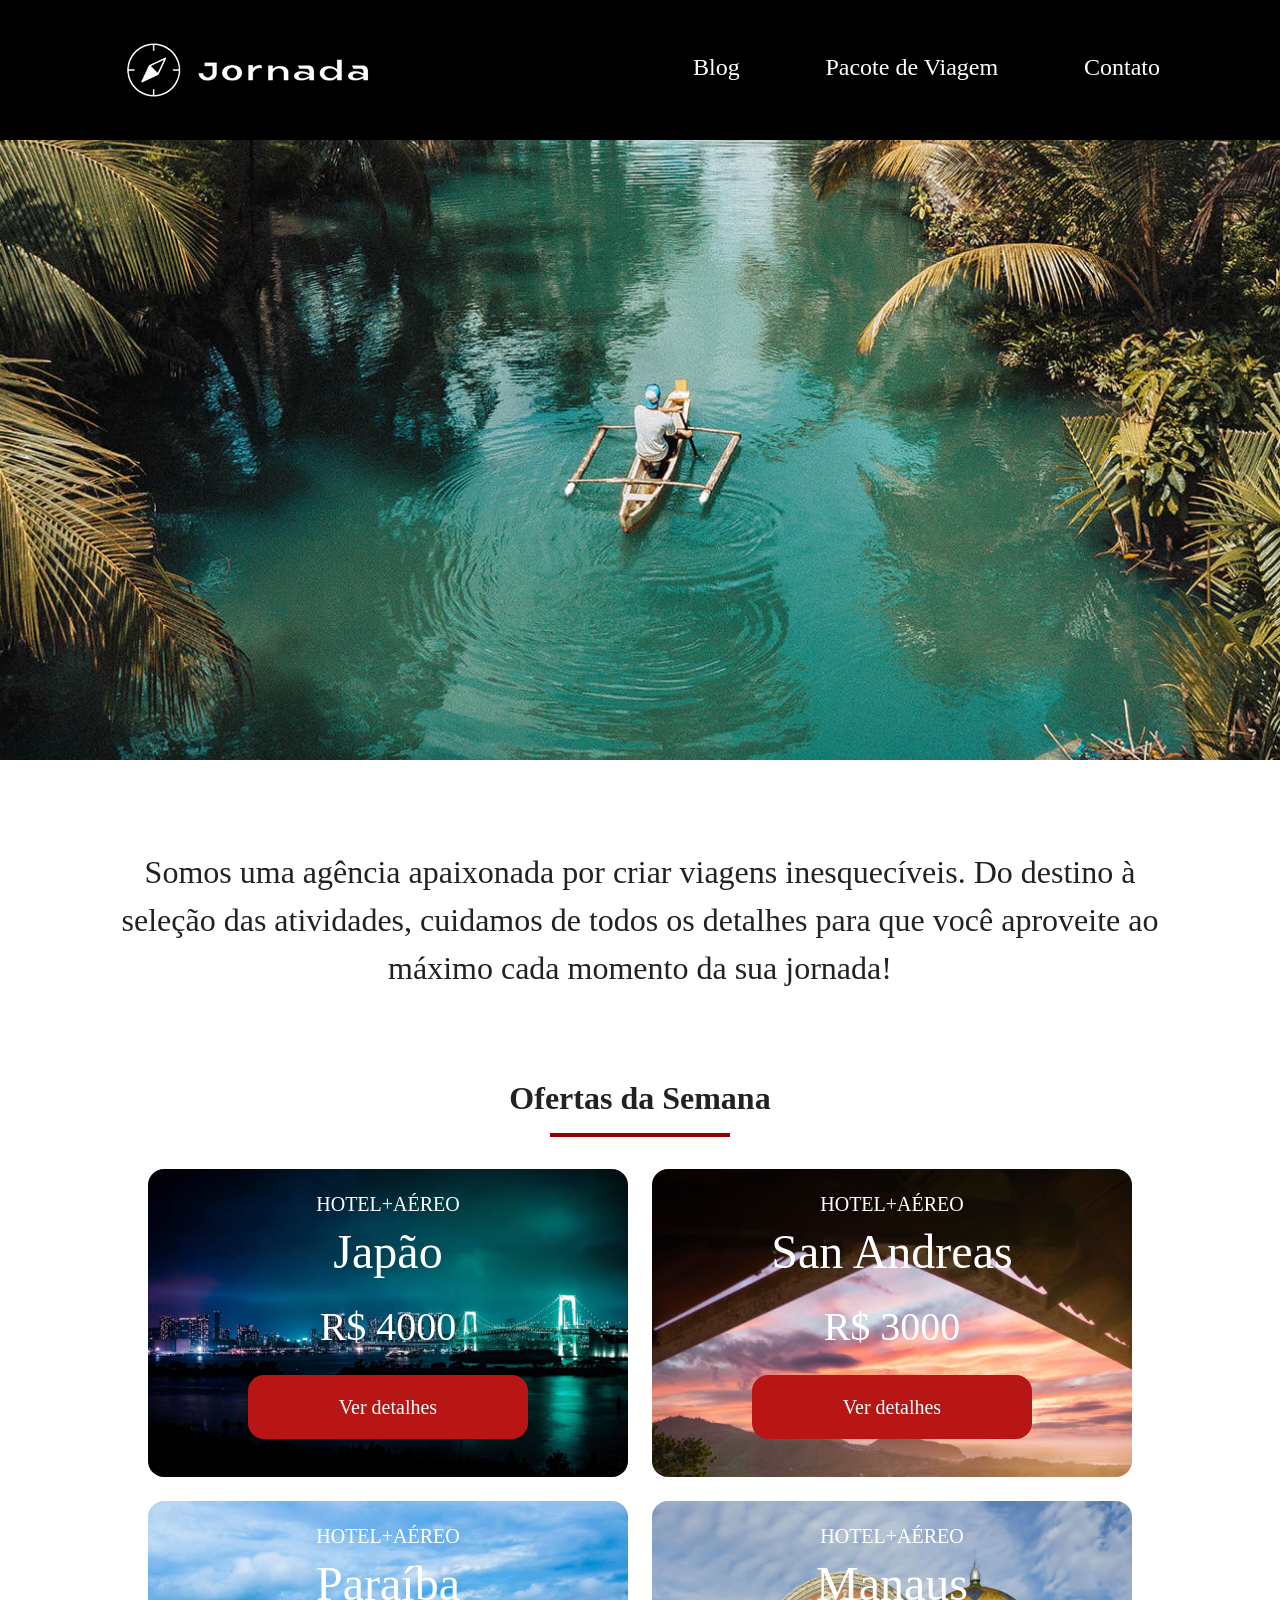
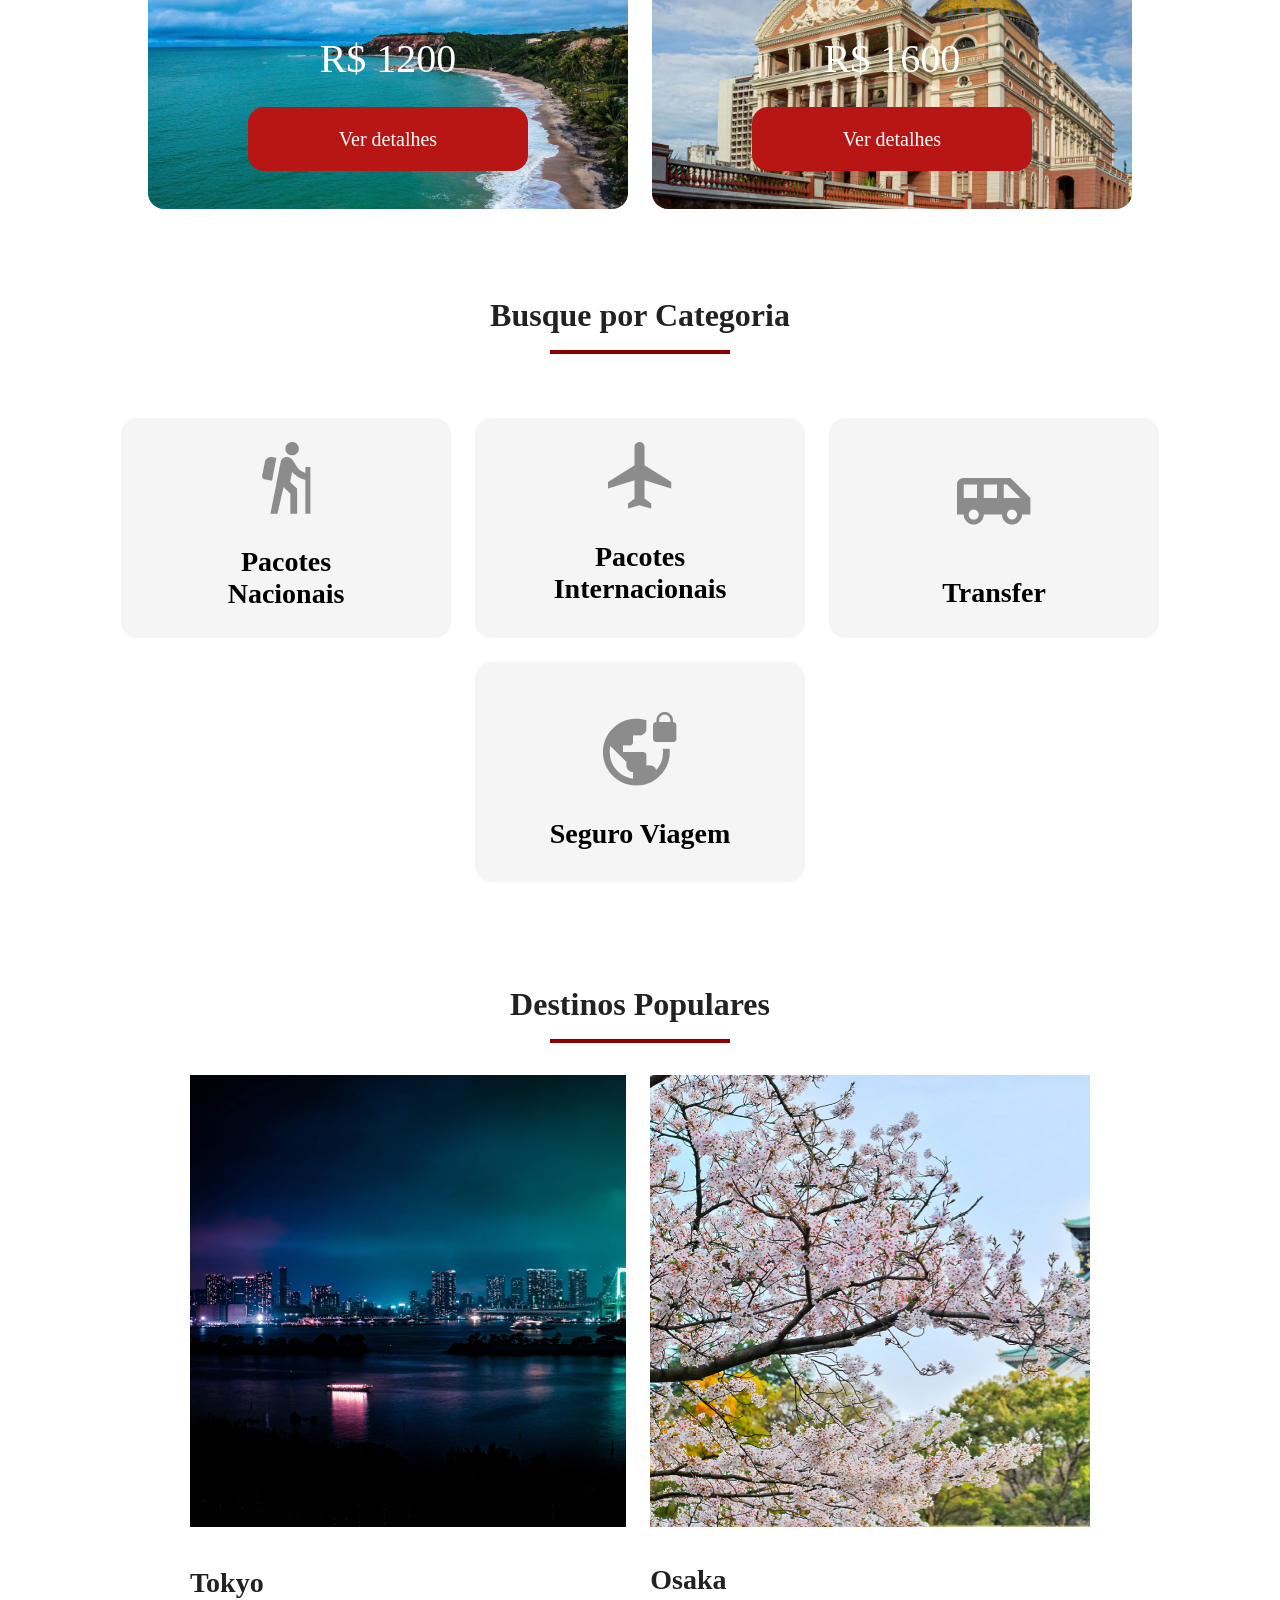
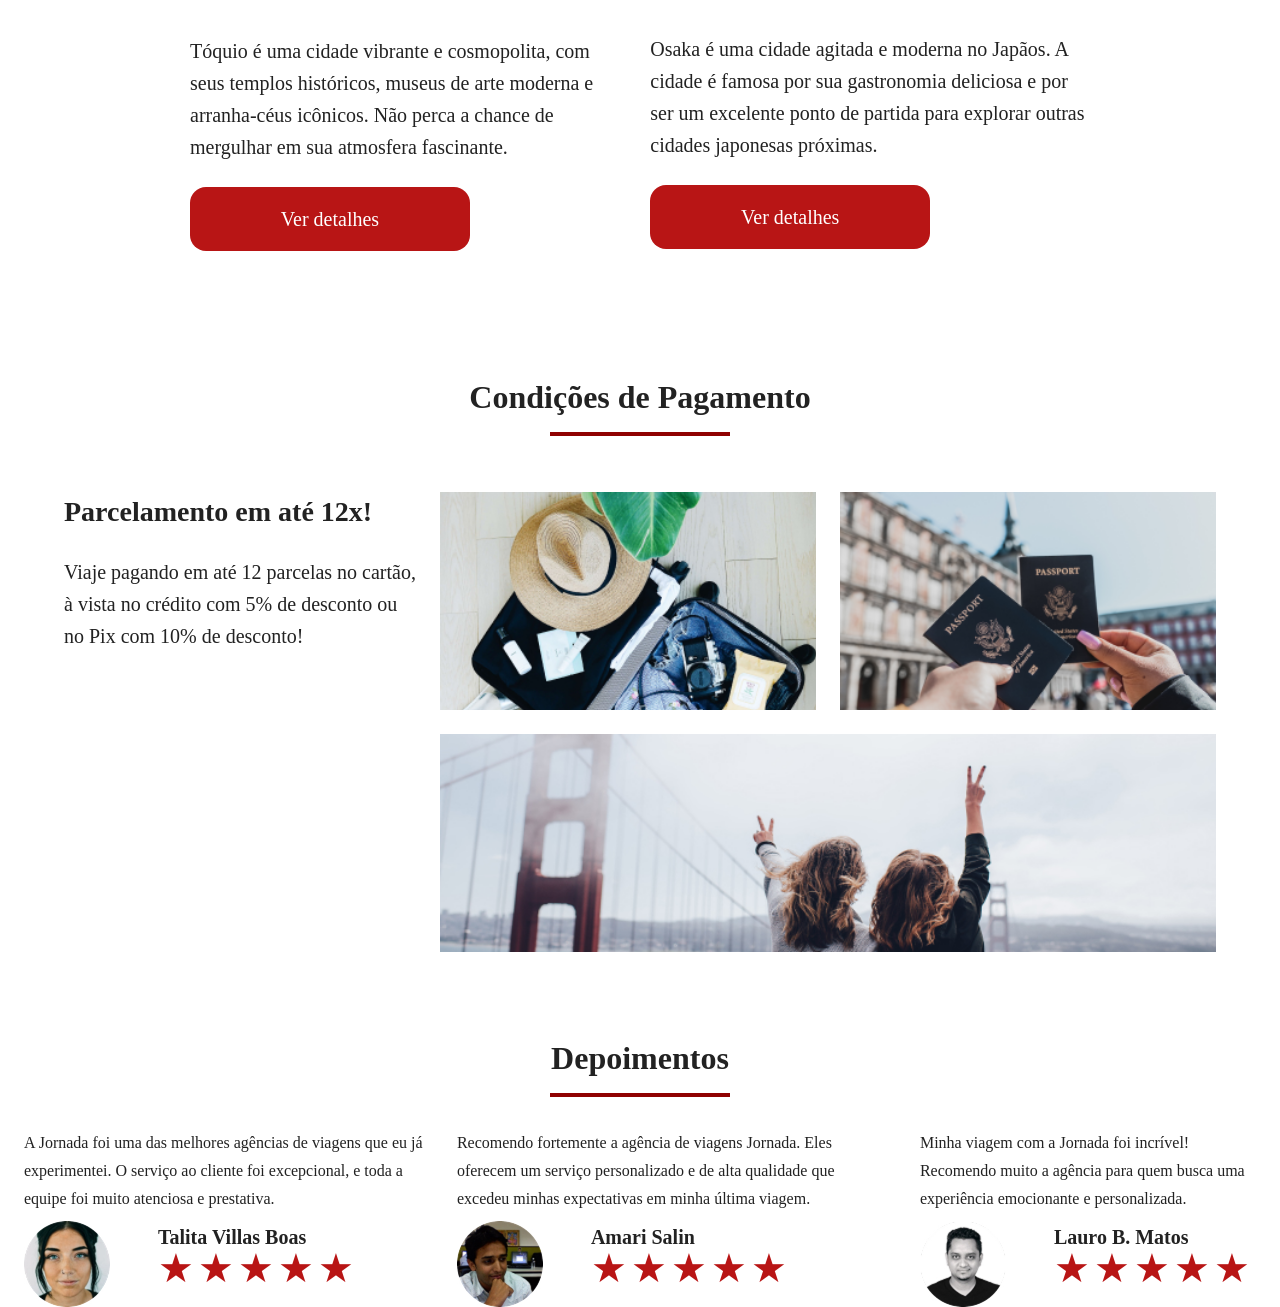
==== index.html @ 5cc3a2b0 "Finaliza o estilo de mobile" ====
<!DOCTYPE html>
<html lang="pt-br">
  <head>
    <meta charset="UTF-8" />
    <meta name="viewport" content="width=device-width, initial-scale=1.0" />
    <link rel="stylesheet" href="style.css" />

    <title>Jornada Viagens</title>
  </head>
  <body>
    <header class="main-header">
      <a class="logo" href="index.html" title="Voltar para a pagina inicial.">
        <img
          class="img-mobile"
          src="img/logo_branco.png"
          alt="Logo Jornada Viagens na cor branca"
        />
        <img
          class="img-desktop"
          src="img/logo_branco_desktop.png"
          alt="Logo Jornada Viagens na cor branca"
        />
      </a>
      <div class="navigation-menu">
        <label for="menu"><img src="img/menu.png" alt="Menu" /></label>
        <input type="checkbox" id="menu" hidden />

        <nav>
          <ul class="list-links">
            <li>
              <a href="blog.html" target="_blank" title="Acessar o Blog"
                >Blog</a
              >
            </li>
            <li>
              <a
                href="pacotes.html"
                target="_blank"
                title="Acessar os Pacotes de Viagem"
                >Pacote de Viagem</a
              >
            </li>
            <li>
              <a href="contato.html" target="_blank" title="Acessar Contato"
                >Contato</a
              >
            </li>
          </ul>
        </nav>
      </div>
    </header>

    <section class="hero">
      <div class="hero-img"></div>
      <h2>
        Somos uma agência apaixonada por criar viagens inesquecíveis. Do destino
        à seleção das atividades, cuidamos de todos os detalhes para que você
        aproveite ao máximo cada momento da sua jornada!
      </h2>
    </section>

    <section class="offers">
      <div class="section-title">
        <h2>Ofertas da Semana</h2>
        <hr />
      </div>
      <div class="offers-cards">
        <article class="card japao">
          <header>
            <p>HOTEL+AÉREO</p>
            <h3>
              Japão <br />
              <span> R$ 4000</span>
            </h3>
          </header>
          <footer>
            <a href="#" class="button">Ver detalhes</a>
          </footer>
        </article>

        <article class="card san-andreas">
          <header>
            <p>HOTEL+AÉREO</p>
            <h3>
              San Andreas <br />
              <span> R$ 3000</span>
            </h3>
          </header>
          <footer>
            <a href="#" class="button">Ver detalhes</a>
          </footer>
        </article>

        <article class="card paraiba">
          <header>
            <p>HOTEL+AÉREO</p>
            <h3>
              Paraíba <br />
              <span> R$ 1200</span>
            </h3>
          </header>
          <footer>
            <a href="#" class="button">Ver detalhes</a>
          </footer>
        </article>

        <article class="card manaus">
          <header>
            <p>HOTEL+AÉREO</p>
            <h3>
              Manaus <br />
              <span> R$ 1600</span>
            </h3>
          </header>
          <footer>
            <a href="#" class="button">Ver detalhes</a>
          </footer>
        </article>
      </div>
    </section>

    <section class="categories">
      <div class="section-title">
        <h2>Busque por Categoria</h2>
        <hr />
      </div>
      <div class="categories-cards">
        <a
          class="card"
          href="#"
          target="_blank"
          title="Busque pela categoria Pacotes Nacionais"
        >
          <img
            src="img/icone-pacotes-nacionais.png"
            alt="Icone cinza representando uma pessoa fazendo tracking"
          />
          <h3>
            Pacotes <br />
            Nacionais
          </h3>
        </a>

        <a
          class="card"
          href="#"
          target="_blank"
          title="Busque pela categoria Pacotes Nacionais"
        >
          <img
            src="img/icone-pacotes-interacionais.png"
            alt="Icone cinza de um aviao"
          />
          <h3>
            Pacotes <br />
            Internacionais
          </h3>
        </a>
        <a
          class="card single-line transfer"
          href="#"
          target="_blank"
          title="Busque pela categoria Pacotes Nacionais"
        >
          <img src="img/icone-transfer.png" alt="Icone cinza de uma van" />
          <h3>Transfer</h3>
        </a>

        <a
          class="card single-line"
          href="#"
          target="_blank"
          title="Busque pela categoria Pacotes Nacionais"
        >
          <img
            src="img/icone-seguro-viagem.png"
            alt="Icone cinza de um globo terrestre com um cadeado"
          />
          <h3>Seguro Viagem</h3>
        </a>
      </div>
    </section>

    <section class="destinations">
      <div class="section-title">
        <h2>Destinos Populares</h2>
        <hr />
      </div>
      <div class="destinations-itens">
        <article class="item tokyo">
          <header>
            <div class="img-item"></div>
            <h3 class="content-title">Tokyo</h3>
          </header>
          <p class="content-text">
            Tóquio é uma cidade vibrante e cosmopolita, com seus templos
            históricos, museus de arte moderna e arranha-céus icônicos. Não
            perca a chance de mergulhar em sua atmosfera fascinante.
          </p>
          <footer>
            <a
              href=""
              class="button"
              target="_blank"
              title="Veja mais detalhes do destino Tokyo"
              >Ver detalhes</a
            >
          </footer>
        </article>
        <article class="item osaka">
          <header>
            <div class="img-item"></div>
            <h4 class="content-title">Osaka</h4>
          </header>
          <p class="content-text">
            Osaka é uma cidade agitada e moderna no Japãos. A cidade é famosa
            por sua gastronomia deliciosa e por ser um excelente ponto de
            partida para explorar outras cidades japonesas próximas.
          </p>
          <footer>
            <a
              href="#"
              class="button"
              target="_blank"
              title="Veja mais detalhes do destino Osaka"
              >Ver detalhes</a
            >
          </footer>
        </article>
      </div>
    </section>

    <section class="payments">
      <div class="section-title">
        <h2>Condições de Pagamento</h2>
        <hr />
      </div>
      <div class="content-container">
        <div class="text-content">
          <h3 class="content-title">Parcelamento em até 12x!</h3>
          <p class="content-text">
            Viaje pagando em até 12 parcelas no cartão, à vista no crédito com
            5% de desconto ou no Pix com 10% de desconto!
          </p>
        </div>
        <div class="image-gallery">
          <div class="image bag"></div>
          <div class="image passport"></div>
          <div class="image friends colspan-2"></div>
        </div>
      </div>
    </section>
    <section class="depoimentos">
      <div class="section-title">
        <h2>Depoimentos</h2>
        <hr />
      </div>
      <div class="depoimento-container">
        <article>
          <header>
            <p>
              A Jornada foi uma das melhores agências de viagens que eu já
              experimentei. O serviço ao cliente foi excepcional, e toda a
              equipe foi muito atenciosa e prestativa.
            </p>
          </header>
          <footer>
            <img
              src="img/depoimento-1.jpg"
              alt="Imagem de perfil da cliente Talita Villas Boas"
            />
            <div class="profile-content">
              <h3>Talita Villas Boas</h3>
              <div class="rating">
                <span class="star">★</span>
                <span class="star">★</span>
                <span class="star">★</span>
                <span class="star">★</span>
                <span class="star">★</span>
              </div>
            </div>
          </footer>
        </article>

        <article>
          <header>
            <p>
              Recomendo fortemente a agência de viagens Jornada. Eles oferecem
              um serviço personalizado e de alta qualidade que excedeu minhas
              expectativas em minha última viagem.
            </p>
          </header>
          <footer>
            <img
              src="img/depoimento-2.jpg"
              alt="Imagem de perfil da cliente Amari Salin"
            />
            <div class="profile-content">
              <h3>Amari Salin</h3>
              <div class="rating">
                <span class="star">★</span>
                <span class="star">★</span>
                <span class="star">★</span>
                <span class="star">★</span>
                <span class="star">★</span>
              </div>
            </div>
          </footer>
        </article>

        <article>
          <header>
            <p>
              Minha viagem com a Jornada foi incrível! Recomendo muito a agência
              para quem busca uma experiência emocionante e personalizada.
            </p>
          </header>
          <footer>
            <img src="img/depoimento-3.jpg" alt="Imagem de perfil da cliente Lauro B. Matos" />
            <div class="profile-content">
              <h3>Lauro B. Matos</h3>
              <div class="rating">
                <span class="star">★</span>
                <span class="star">★</span>
                <span class="star">★</span>
                <span class="star">★</span>
                <span class="star">★</span>
              </div>
            </div>
          </footer>
        </article>
      </div>
    </section>
  </body>
</html>
---- style.css ----
@import url(global.css);
@import url(header.css);
@import url(hero.css);
@import url(offers.css);
@import url(catergories.css);
@import url(destination.css);
@import url(payments.css);
@import url(depoimentos.css);
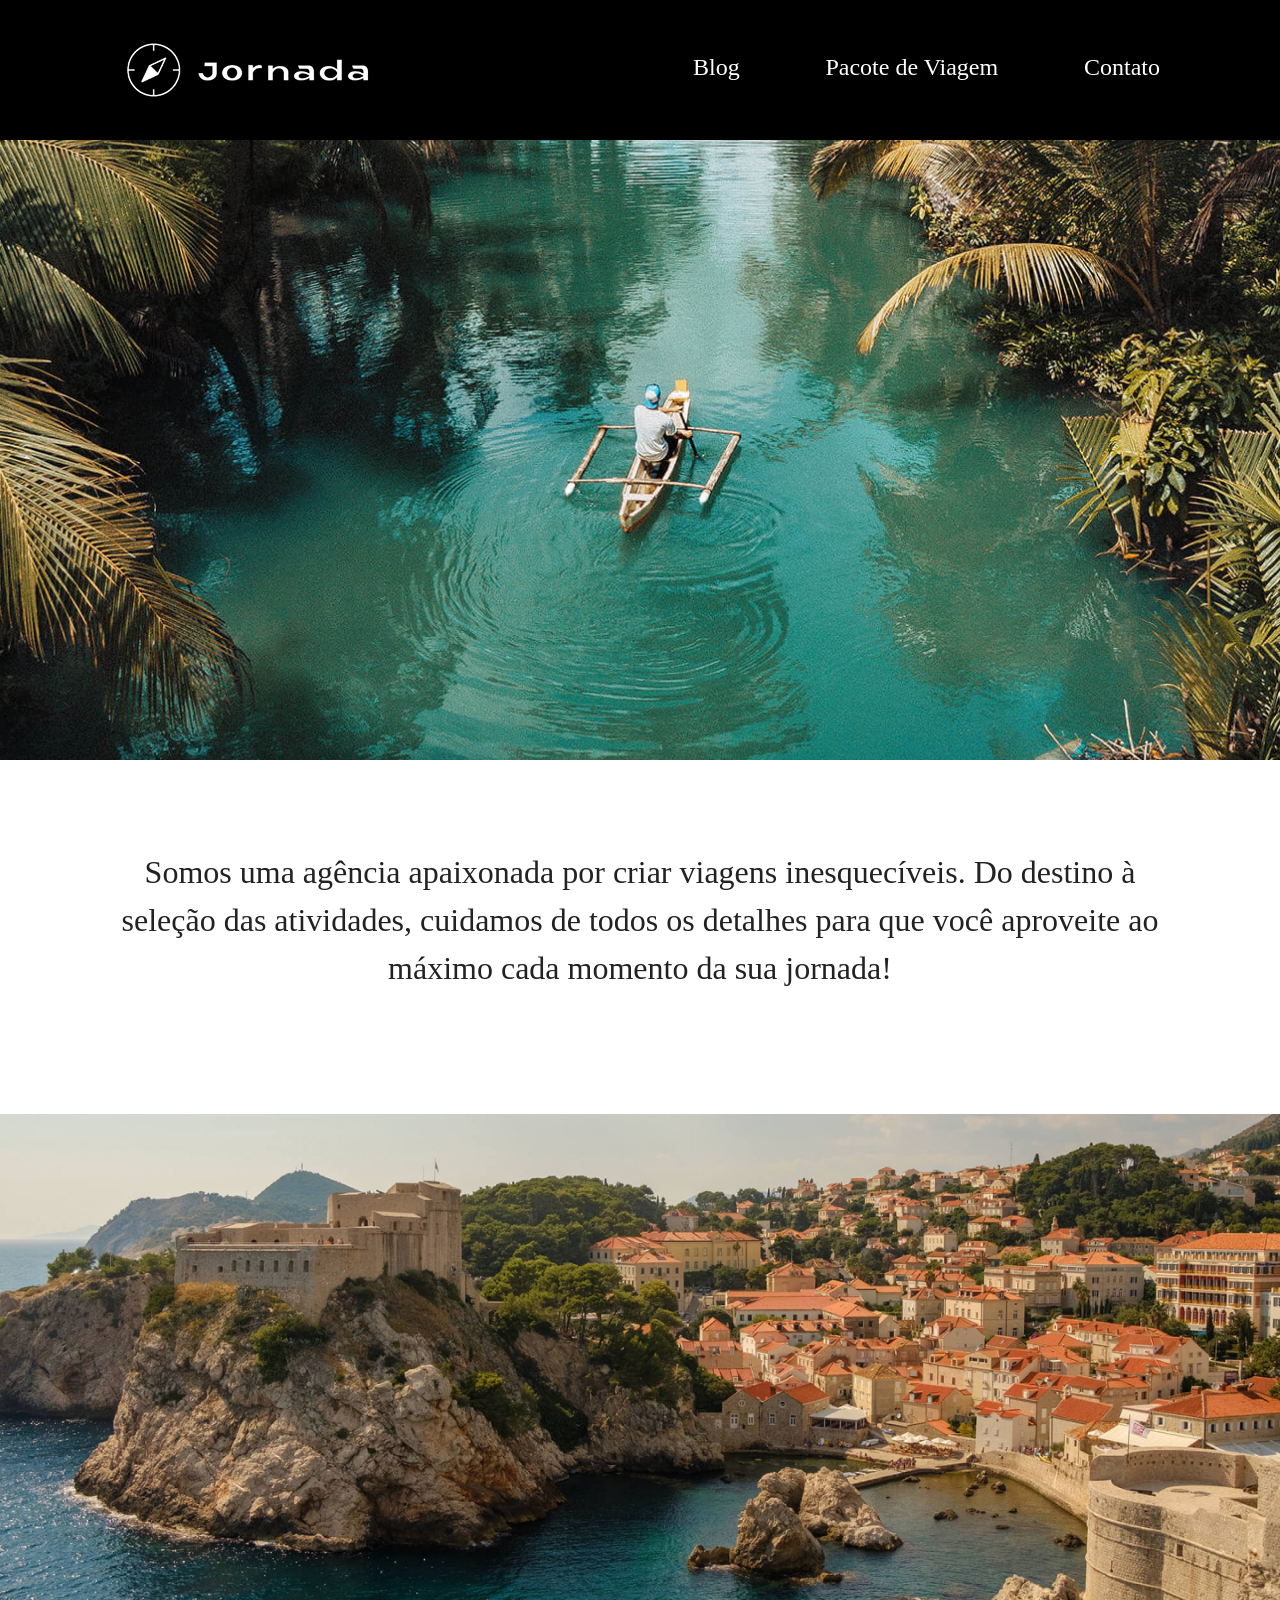
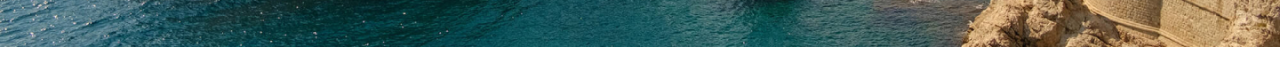
==== commit 5a87925d: "Adicionada a imagem do footer" ====
--- a/index.html
+++ b/index.html
@@ -7,7 +7,7 @@
 
     <title>Jornada Viagens</title>
   </head>
-  <body>
+   <body>
     <header class="main-header">
       <a class="logo" href="index.html" title="Voltar para a pagina inicial.">
         <img
@@ -59,7 +59,7 @@
       </h2>
     </section>
 
-    <section class="offers">
+   <!-- <section class="offers">
       <div class="section-title">
         <h2>Ofertas da Semana</h2>
         <hr />
@@ -331,5 +331,10 @@
         </article>
       </div>
     </section>
-  </body>
+  </body> -->
+  <footer>
+    <section class="footer-hero">
+      <div class="footer-img"></div>
+    </section>
+  </footer>
 </html>
--- a/style.css
+++ b/style.css
@@ -5,4 +5,5 @@
 @import url(catergories.css);
 @import url(destination.css);
 @import url(payments.css);
-@import url(depoimentos.css);+@import url(depoimentos.css);
+@import url(footer.css);
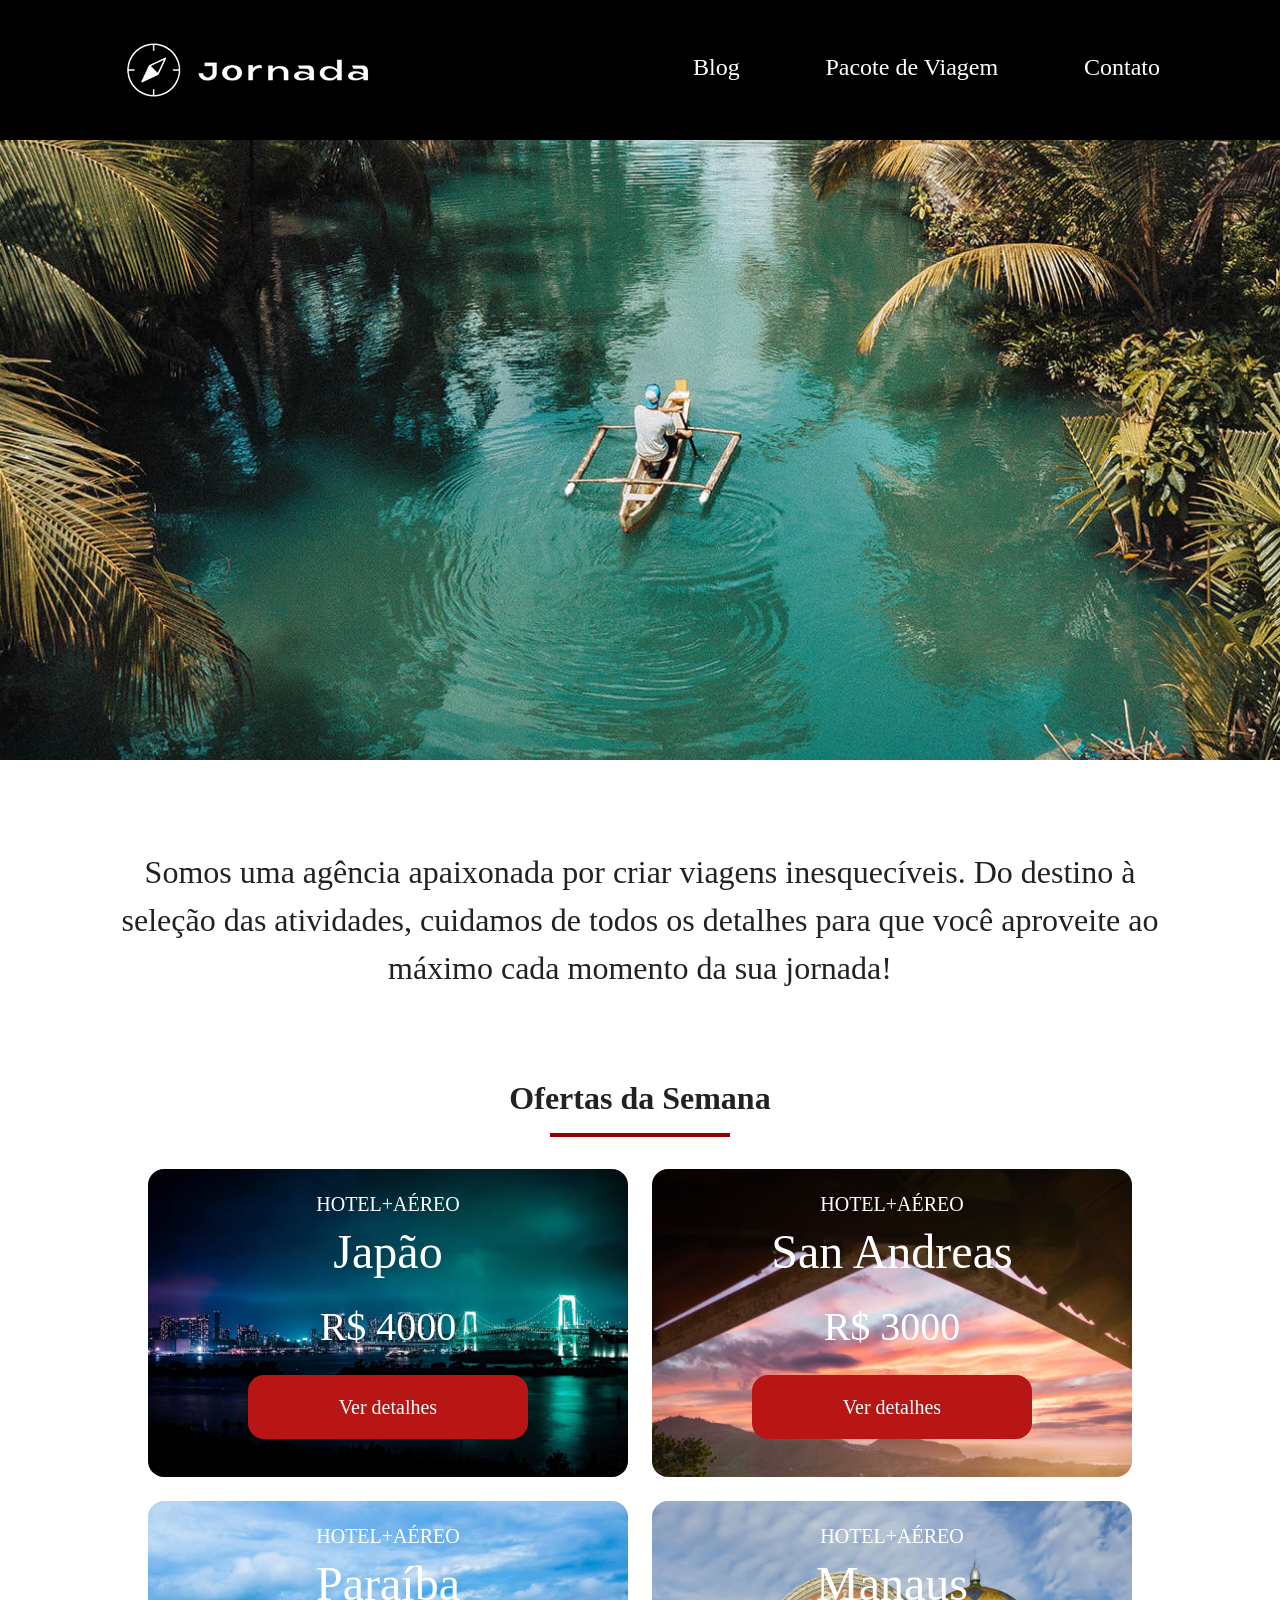
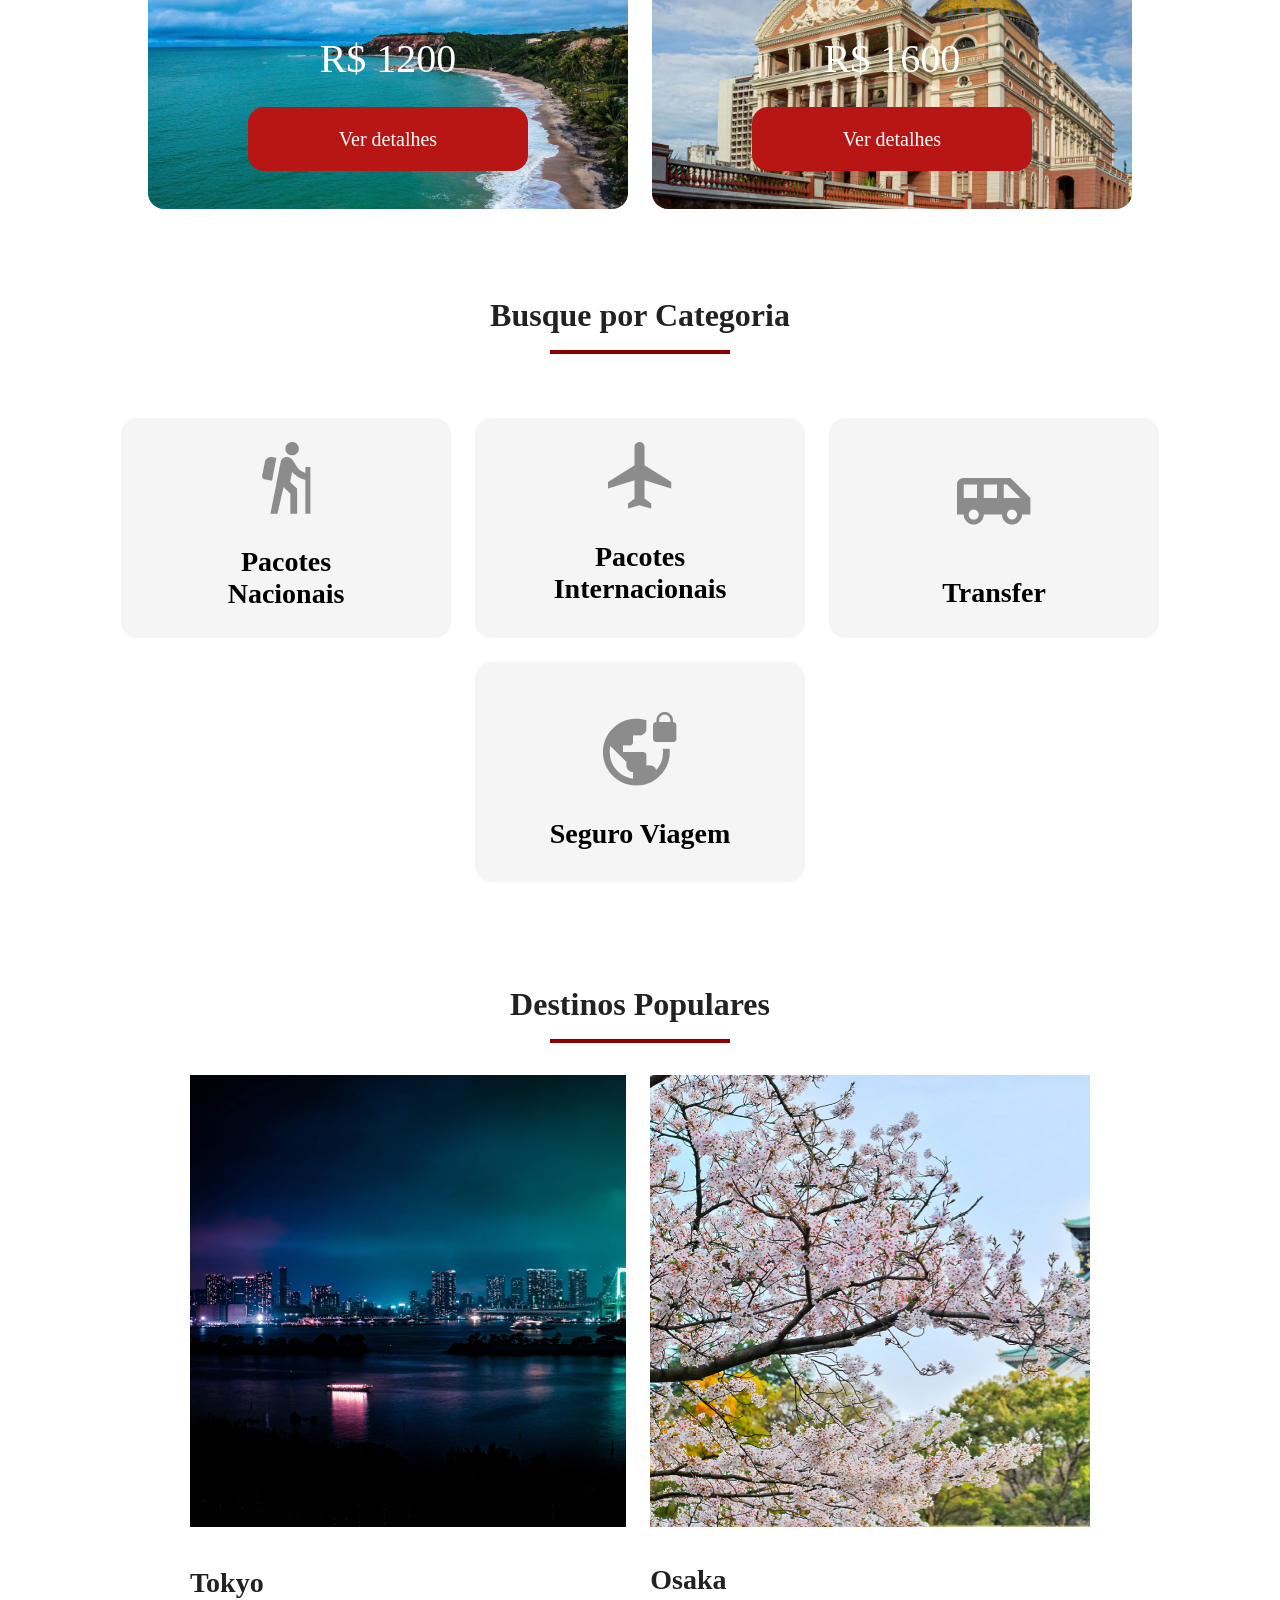
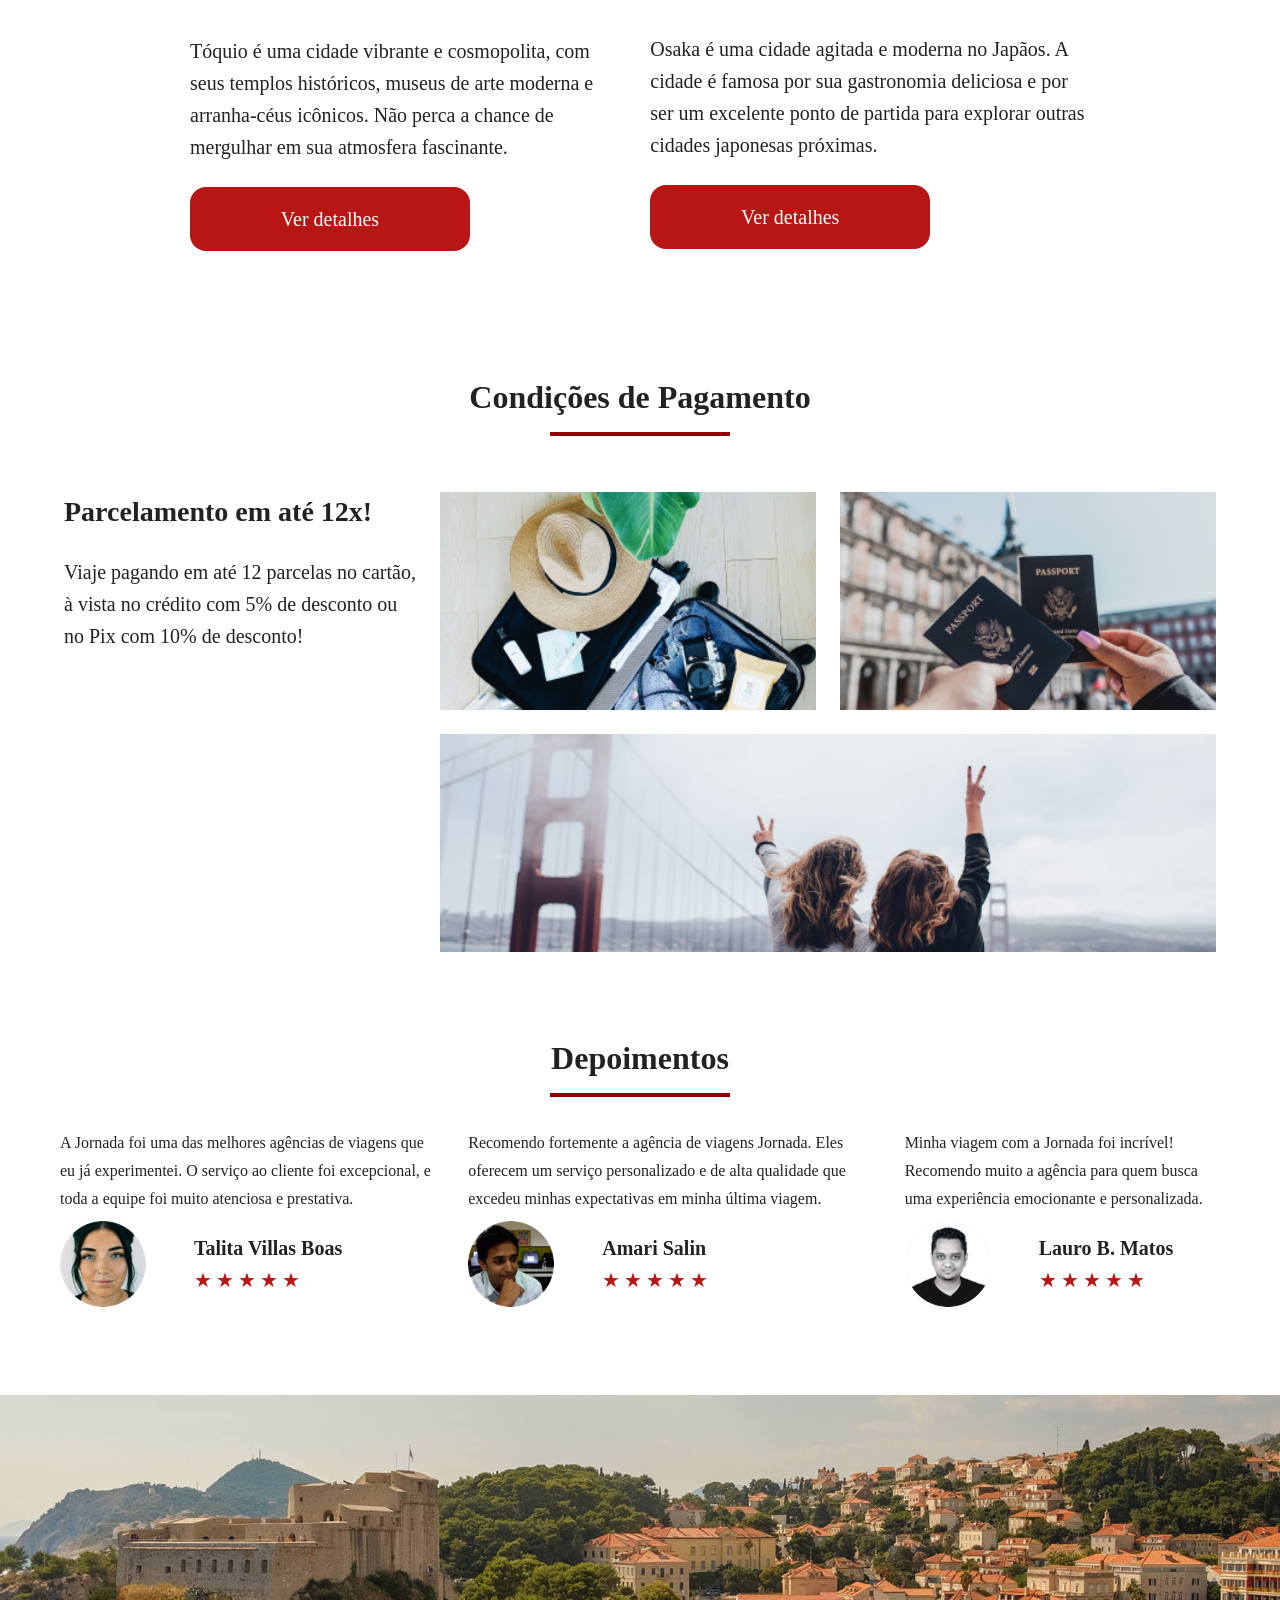
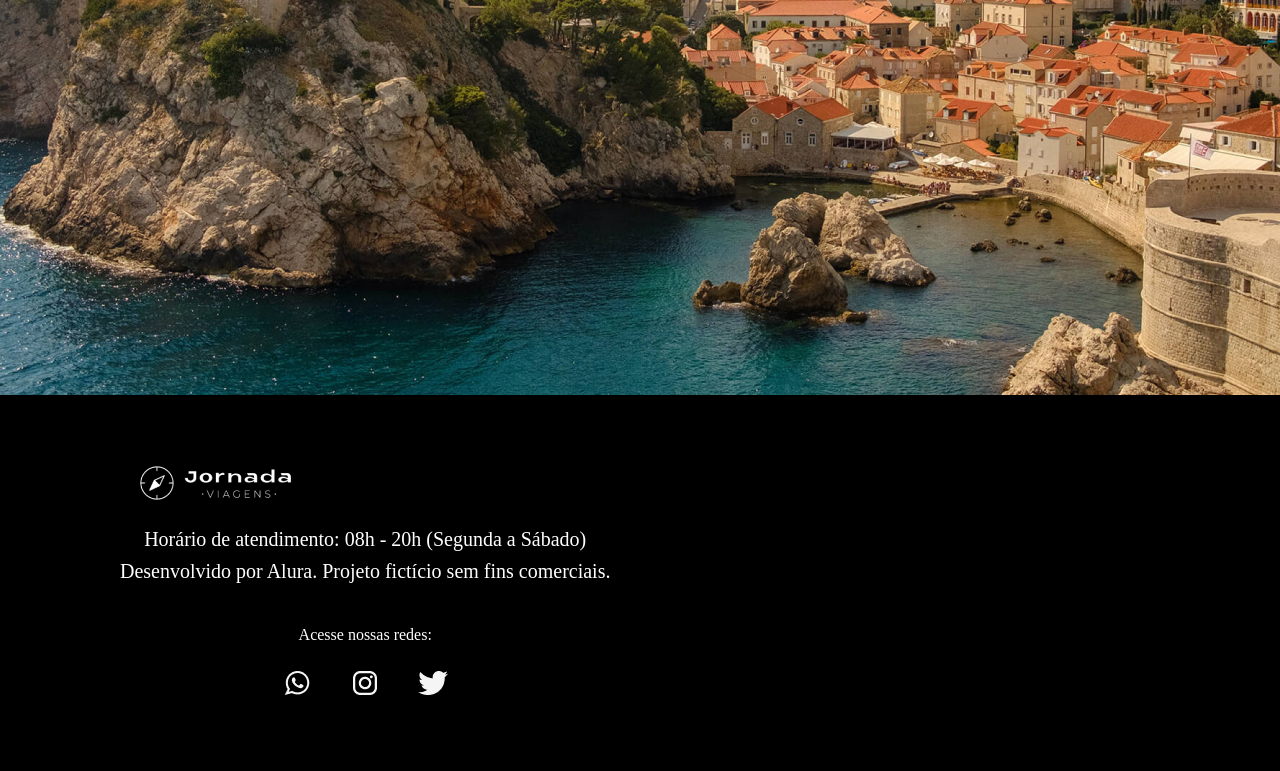
==== commit 73e5a9d6: "finaliza a sessao do mobile e tablet" ====
--- a/index.html
+++ b/index.html
@@ -7,7 +7,7 @@
 
     <title>Jornada Viagens</title>
   </head>
-   <body>
+  <body>
     <header class="main-header">
       <a class="logo" href="index.html" title="Voltar para a pagina inicial.">
         <img
@@ -59,7 +59,7 @@
       </h2>
     </section>
 
-   <!-- <section class="offers">
+    <section class="offers">
       <div class="section-title">
         <h2>Ofertas da Semana</h2>
         <hr />
@@ -316,7 +316,10 @@
             </p>
           </header>
           <footer>
-            <img src="img/depoimento-3.jpg" alt="Imagem de perfil da cliente Lauro B. Matos" />
+            <img
+              src="img/depoimento-3.jpg"
+              alt="Imagem de perfil da cliente Lauro B. Matos"
+            />
             <div class="profile-content">
               <h3>Lauro B. Matos</h3>
               <div class="rating">
@@ -331,10 +334,47 @@
         </article>
       </div>
     </section>
-  </body> -->
-  <footer>
     <section class="footer-hero">
       <div class="footer-img"></div>
     </section>
+    <footer class="main-footer">
+    
+    <div class="footer-content">
+      <div class="footer-about">
+        <div class="footer-logo">
+          <img
+            src="./img/logo_branco_footer.png"
+            alt="Logo completo Jornada Viagem"
+          />
+        </div>
+        <p>Horário de atendimento: 08h - 20h (Segunda a Sábado)</p>
+        <p>Desenvolvido por Alura. Projeto fictício sem fins comerciais.</p>
+      </div>
+      <div class="footer-social">
+        <p>Acesse nossas redes:</p>
+        <a
+          href="#"
+          target="_blank"
+          title="Entre em contato via Whatsapp do Jornada Viagem"
+        >
+          <img src="./img/Whatsapp.png" alt="Icone do Whatsapp na cor branca" />
+        </a>
+        <a
+          href="#"
+          target="_blank"
+          title="Acesse o Instagram do Jornada Viagem"
+        >
+          <img
+            src="./img/Instragam.png"
+            alt="Icone do Instagram na cor branca"
+          />
+        </a>
+        <a href="#" target="_blank" title="Acesse o Twitter do Jornada Viagem">
+          <img src="./img/Twiter.png" alt="Icone do Twitter na cor branca" />
+        </a>
+      </div>
+    </div>
   </footer>
+  </body>
+  
 </html>
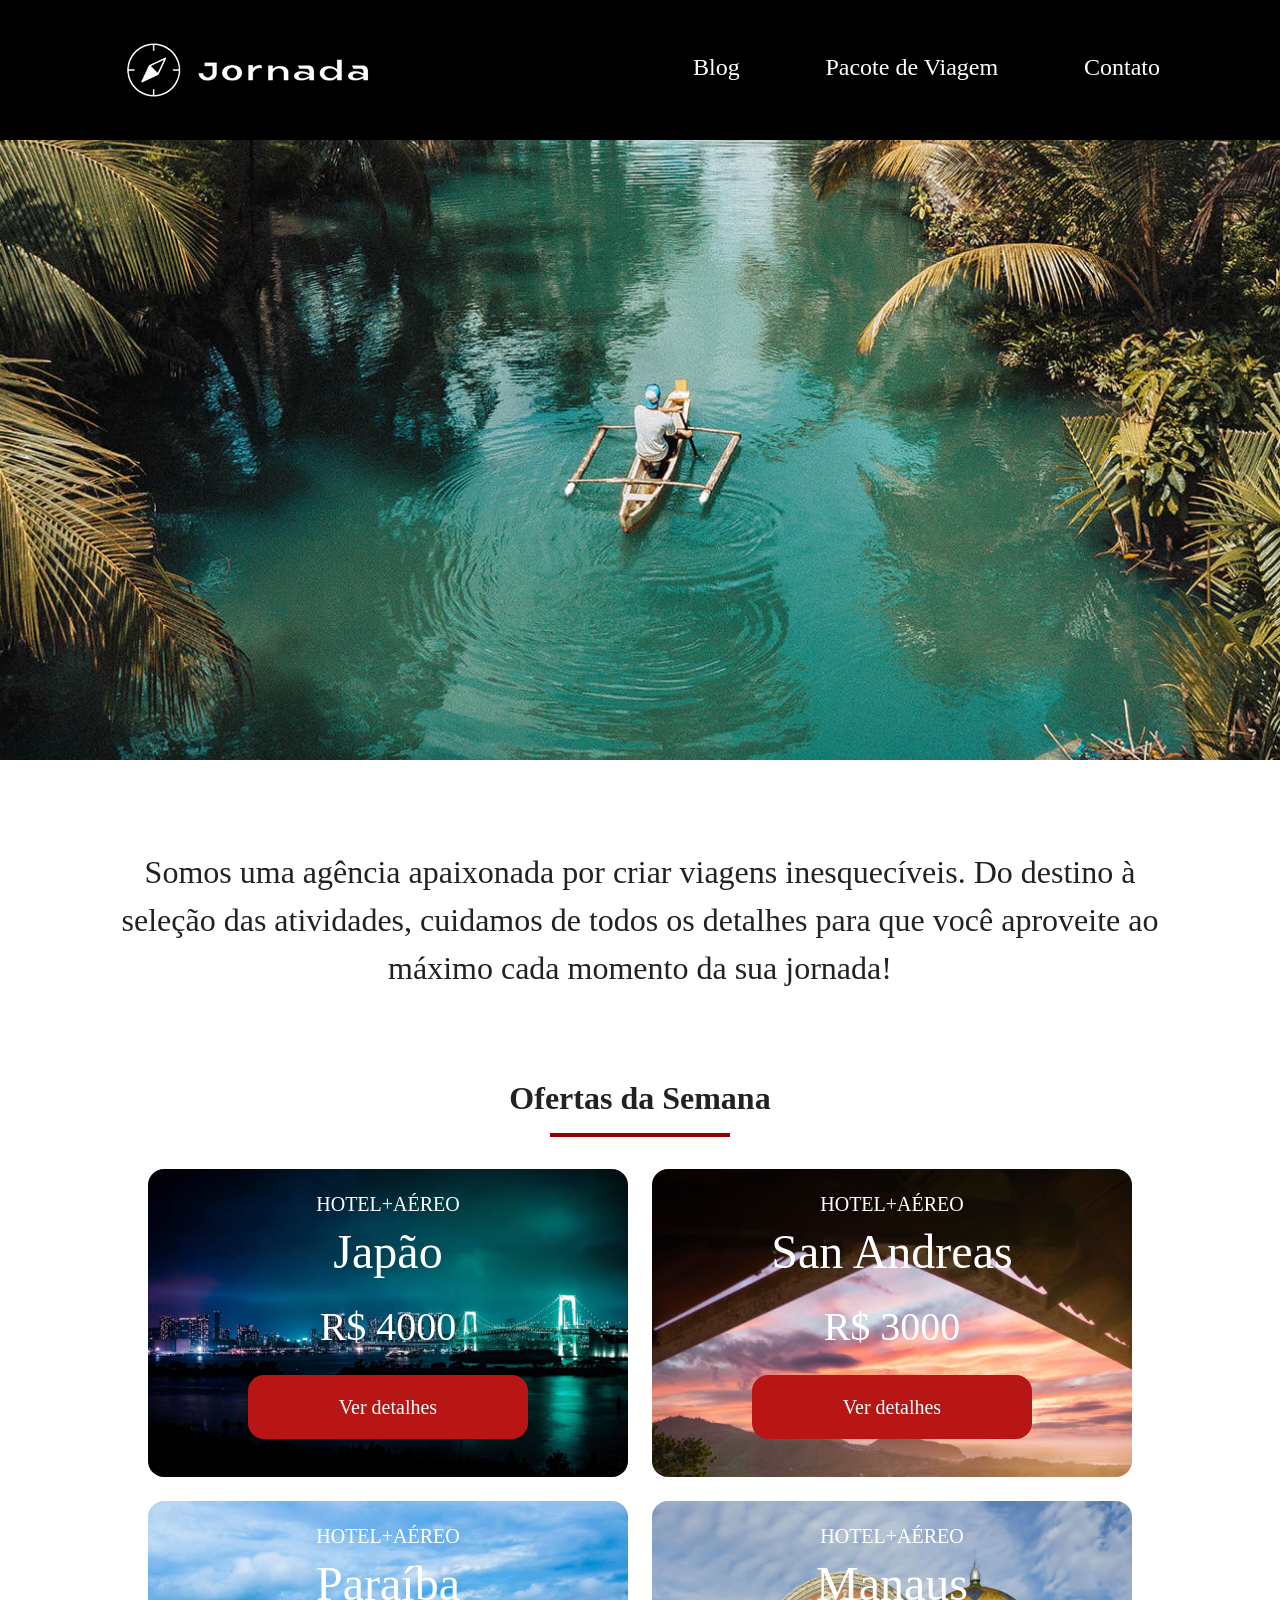
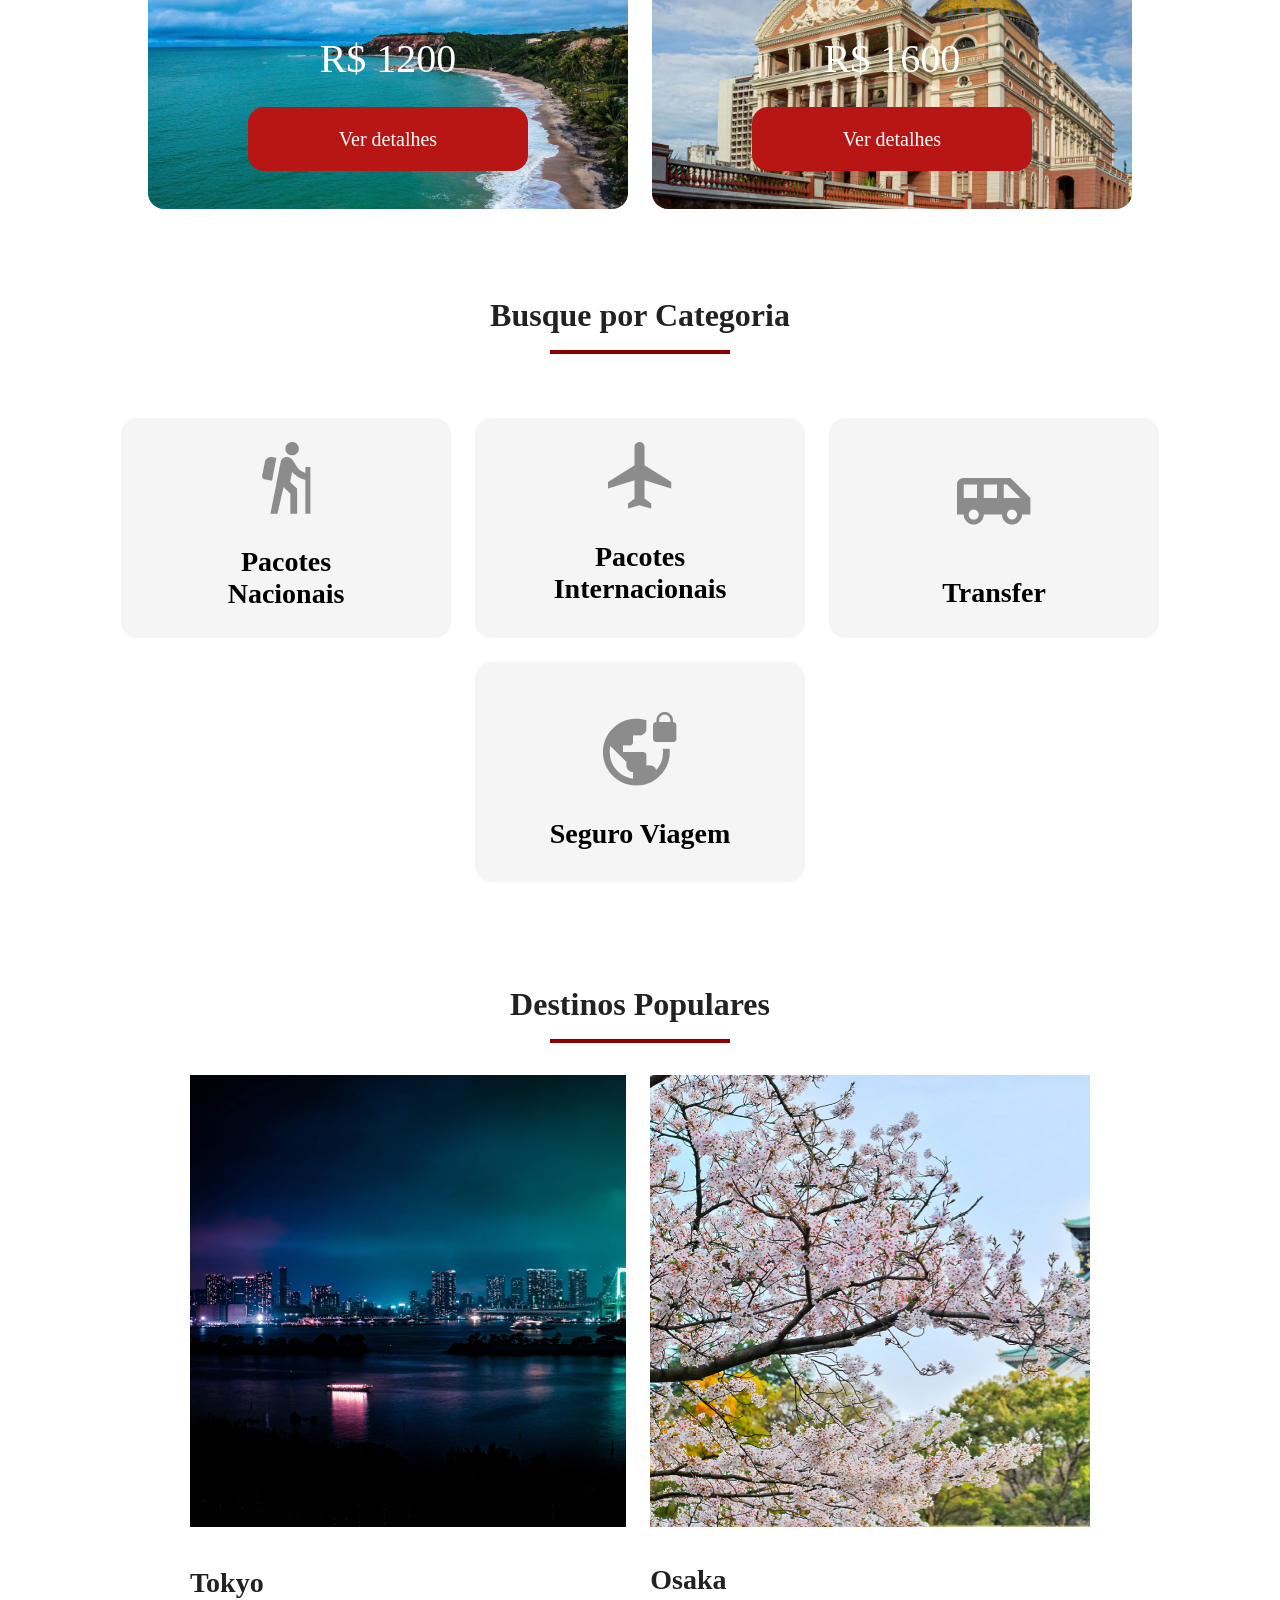
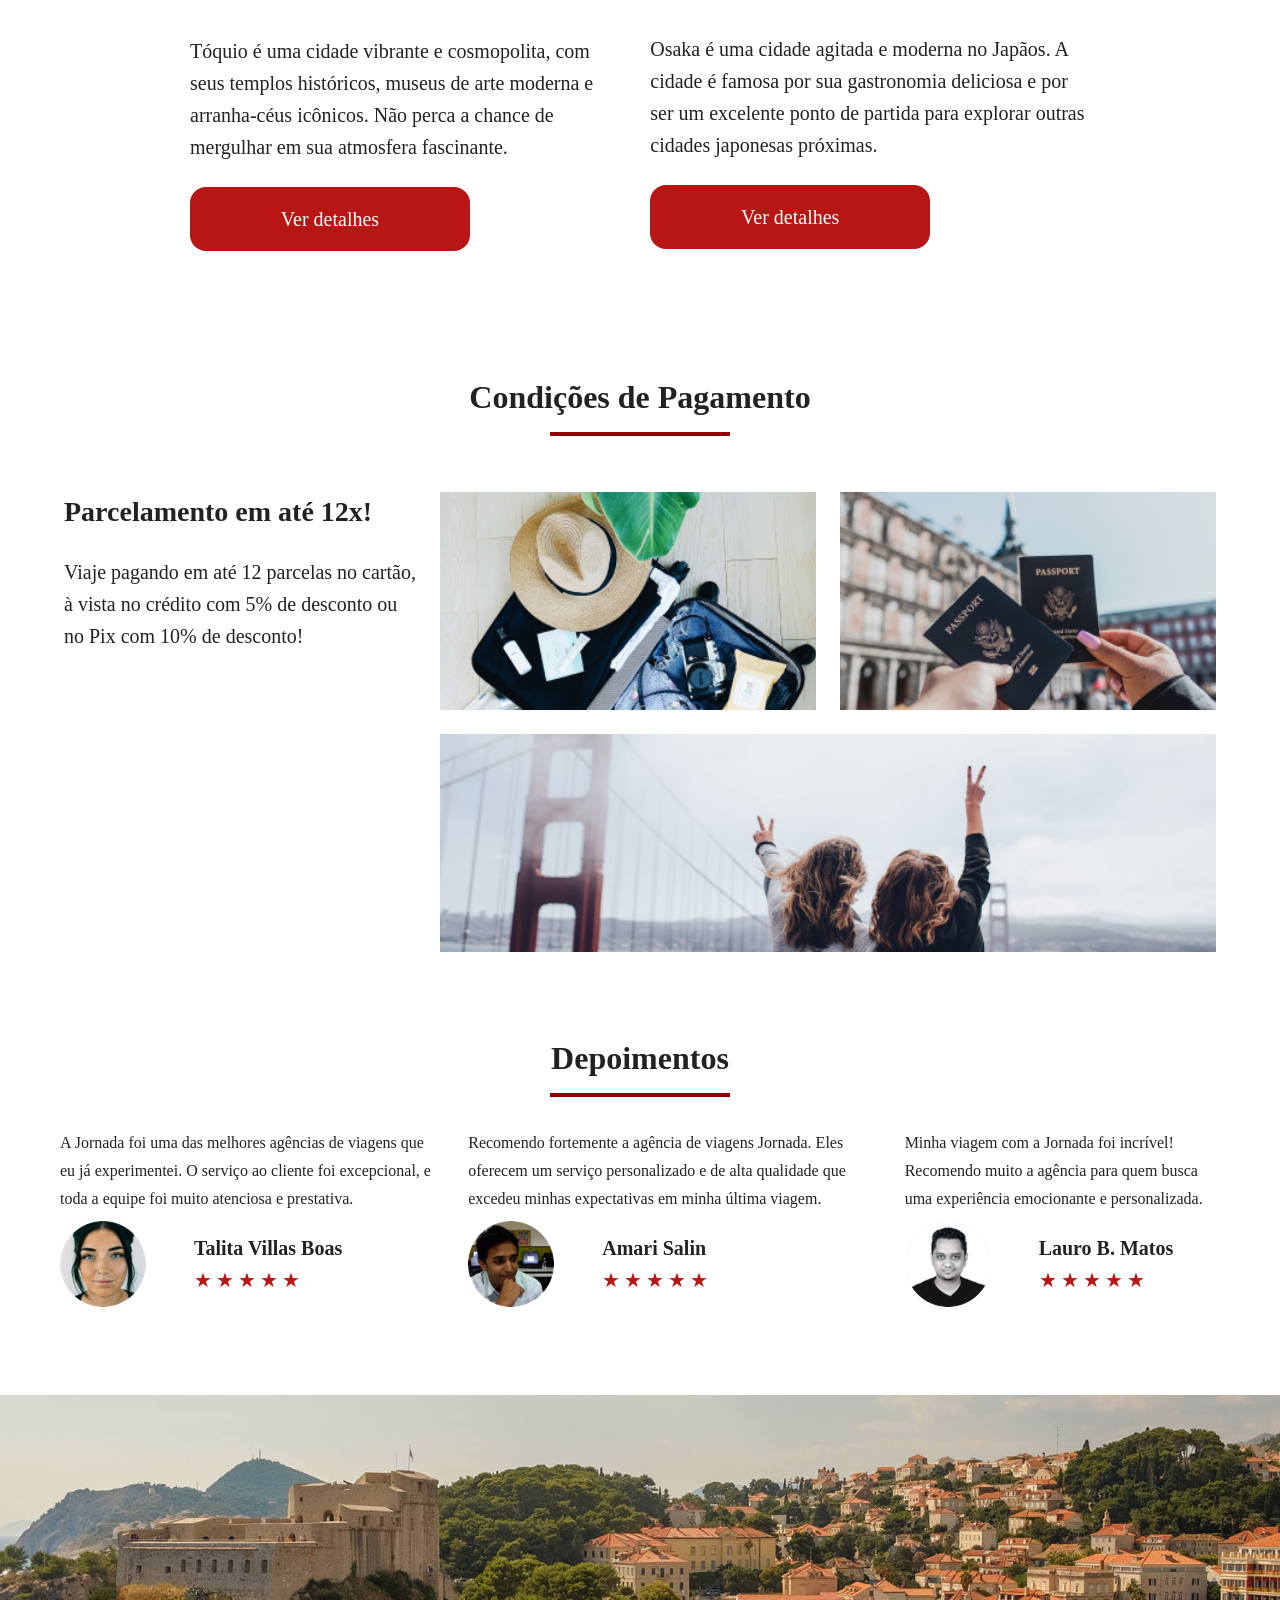
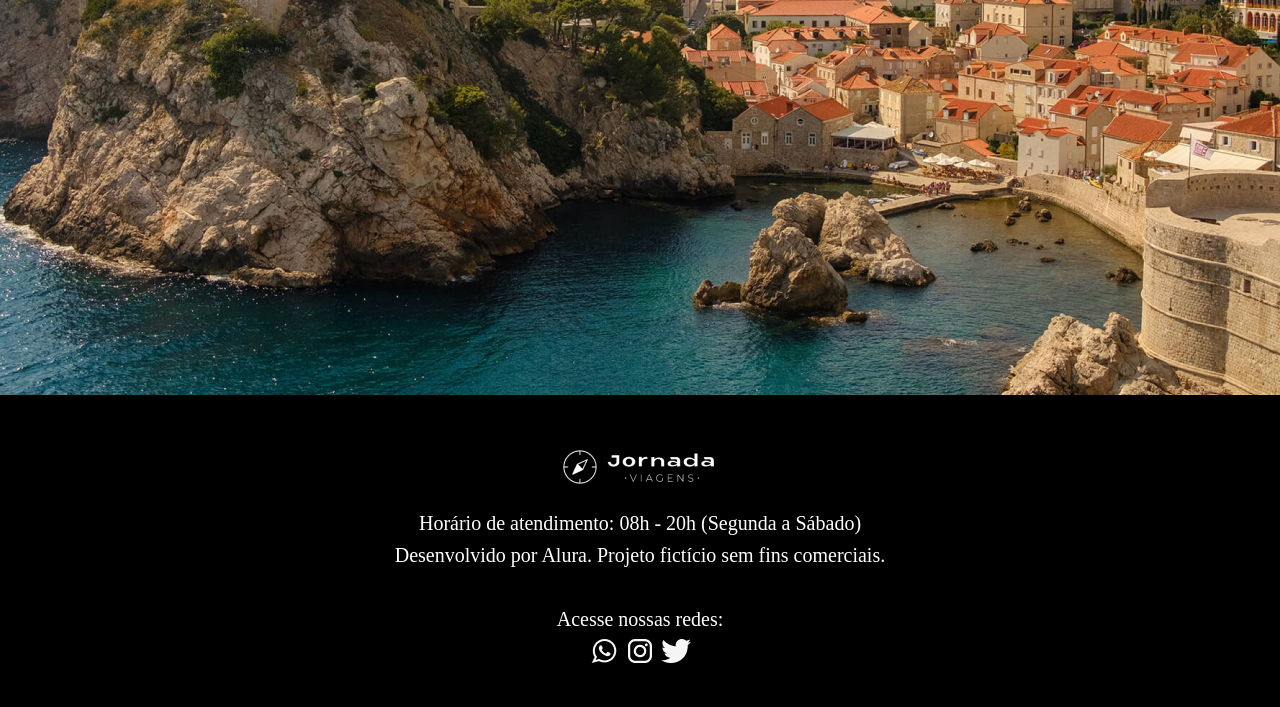
==== commit b3ac6074: "Bug fix e melhorias de acessibilidade" ====
--- a/index.html
+++ b/index.html
@@ -7,7 +7,9 @@
 
     <title>Jornada Viagens</title>
   </head>
+  
   <body>
+    <main>
     <header class="main-header">
       <a class="logo" href="index.html" title="Voltar para a pagina inicial.">
         <img
@@ -337,20 +339,22 @@
     <section class="footer-hero">
       <div class="footer-img"></div>
     </section>
+    </main>
     <footer class="main-footer">
     
     <div class="footer-content">
-      <div class="footer-about">
         <div class="footer-logo">
           <img
             src="./img/logo_branco_footer.png"
             alt="Logo completo Jornada Viagem"
           />
         </div>
+      <div class="footer-about">       
         <p>Horário de atendimento: 08h - 20h (Segunda a Sábado)</p>
         <p>Desenvolvido por Alura. Projeto fictício sem fins comerciais.</p>
       </div>
-      <div class="footer-social">
+    </div>
+    <div class="footer-social">
         <p>Acesse nossas redes:</p>
         <a
           href="#"
@@ -373,7 +377,6 @@
           <img src="./img/Twiter.png" alt="Icone do Twitter na cor branca" />
         </a>
       </div>
-    </div>
   </footer>
   </body>
   
